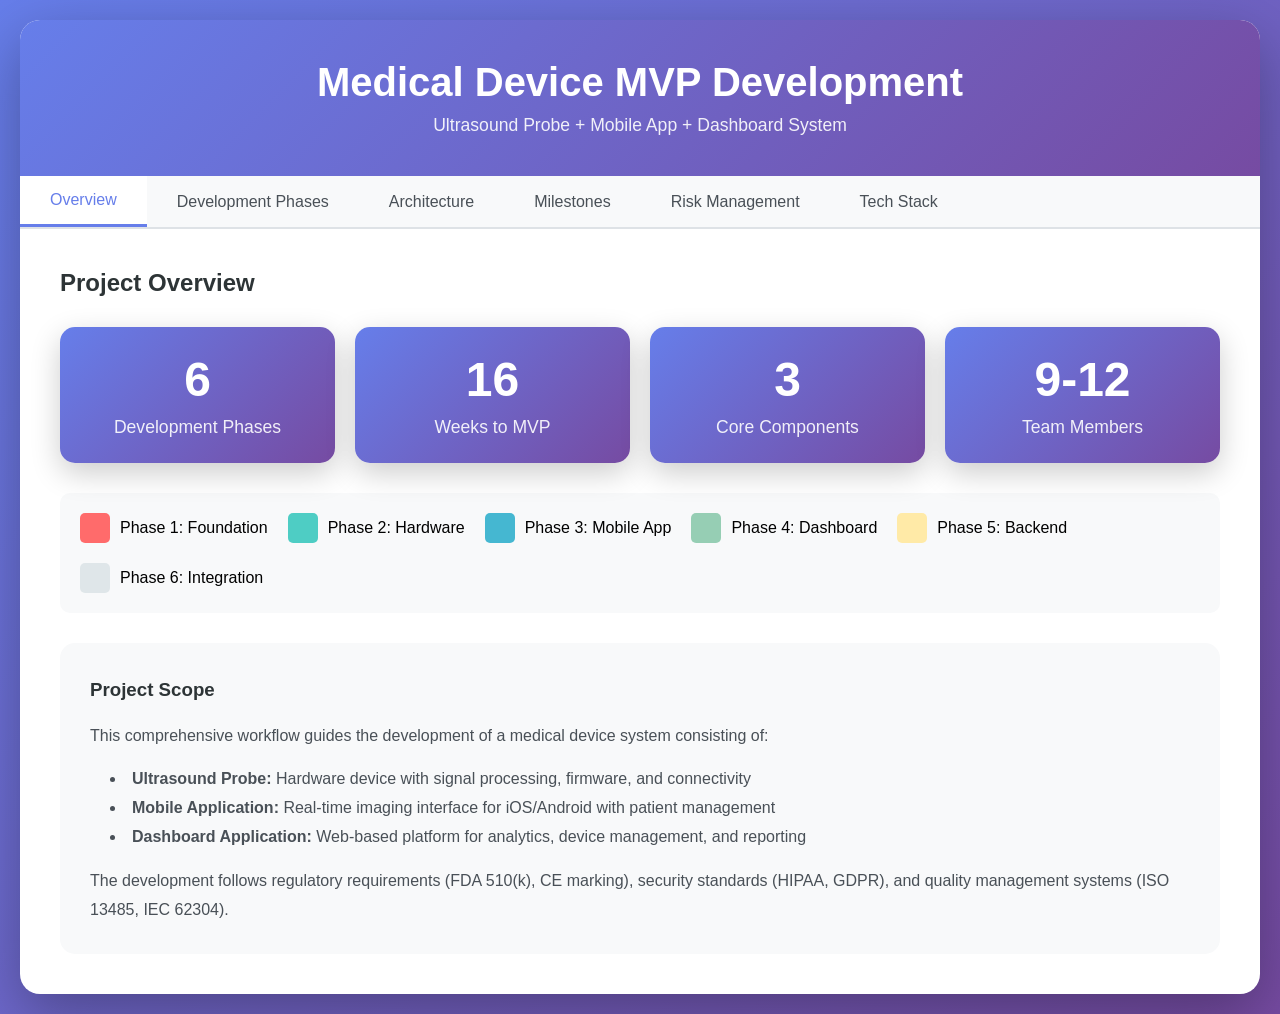
==== workflow-visualization.html @ e18bafdd "Add medical device MVP workflow documentation and diagrams Created comprehensive workflow documentat" ====
<!DOCTYPE html>
<html lang="en">
<head>
    <meta charset="UTF-8">
    <meta name="viewport" content="width=device-width, initial-scale=1.0">
    <title>Medical Device MVP Workflow - Interactive Visualization</title>
    <style>
        * {
            margin: 0;
            padding: 0;
            box-sizing: border-box;
        }

        body {
            font-family: -apple-system, BlinkMacSystemFont, 'Segoe UI', Roboto, Oxygen, Ubuntu, Cantarell, sans-serif;
            background: linear-gradient(135deg, #667eea 0%, #764ba2 100%);
            min-height: 100vh;
            padding: 20px;
        }

        .container {
            max-width: 1400px;
            margin: 0 auto;
            background: white;
            border-radius: 20px;
            box-shadow: 0 20px 60px rgba(0,0,0,0.3);
            overflow: hidden;
        }

        header {
            background: linear-gradient(135deg, #667eea 0%, #764ba2 100%);
            color: white;
            padding: 40px;
            text-align: center;
        }

        header h1 {
            font-size: 2.5em;
            margin-bottom: 10px;
        }

        header p {
            font-size: 1.1em;
            opacity: 0.9;
        }

        .tabs {
            display: flex;
            background: #f8f9fa;
            border-bottom: 2px solid #dee2e6;
            overflow-x: auto;
        }

        .tab {
            padding: 15px 30px;
            cursor: pointer;
            border: none;
            background: transparent;
            font-size: 16px;
            font-weight: 500;
            color: #495057;
            transition: all 0.3s;
            white-space: nowrap;
        }

        .tab:hover {
            background: #e9ecef;
        }

        .tab.active {
            background: white;
            color: #667eea;
            border-bottom: 3px solid #667eea;
        }

        .content {
            padding: 40px;
        }

        .tab-content {
            display: none;
        }

        .tab-content.active {
            display: block;
            animation: fadeIn 0.5s;
        }

        @keyframes fadeIn {
            from { opacity: 0; transform: translateY(10px); }
            to { opacity: 1; transform: translateY(0); }
        }

        .timeline {
            position: relative;
            padding: 20px 0;
        }

        .phase {
            position: relative;
            margin-bottom: 40px;
            padding: 25px;
            background: linear-gradient(135deg, #f6f8fb 0%, #ffffff 100%);
            border-radius: 15px;
            border-left: 5px solid;
            transition: all 0.3s;
            cursor: pointer;
        }

        .phase:hover {
            transform: translateX(10px);
            box-shadow: 0 10px 30px rgba(0,0,0,0.1);
        }

        .phase-1 { border-color: #ff6b6b; }
        .phase-2 { border-color: #4ecdc4; }
        .phase-3 { border-color: #45b7d1; }
        .phase-4 { border-color: #96ceb4; }
        .phase-5 { border-color: #ffeaa7; }
        .phase-6 { border-color: #dfe6e9; }

        .phase-header {
            display: flex;
            justify-content: space-between;
            align-items: center;
            margin-bottom: 15px;
        }

        .phase-title {
            font-size: 1.5em;
            font-weight: 600;
            color: #2d3436;
        }

        .phase-duration {
            background: #667eea;
            color: white;
            padding: 5px 15px;
            border-radius: 20px;
            font-size: 0.9em;
        }

        .phase-description {
            color: #636e72;
            line-height: 1.6;
            margin-bottom: 15px;
        }

        .phase-items {
            display: grid;
            grid-template-columns: repeat(auto-fit, minmax(250px, 1fr));
            gap: 10px;
        }

        .phase-item {
            background: white;
            padding: 12px;
            border-radius: 8px;
            font-size: 0.95em;
            color: #495057;
            border: 1px solid #e9ecef;
        }

        .phase-item::before {
            content: "✓";
            display: inline-block;
            width: 20px;
            height: 20px;
            background: #10ac84;
            color: white;
            border-radius: 50%;
            text-align: center;
            line-height: 20px;
            margin-right: 10px;
            font-size: 12px;
        }

        .architecture {
            display: grid;
            grid-template-columns: repeat(auto-fit, minmax(300px, 1fr));
            gap: 30px;
        }

        .component {
            background: linear-gradient(135deg, #667eea 0%, #764ba2 100%);
            color: white;
            padding: 30px;
            border-radius: 15px;
            box-shadow: 0 10px 30px rgba(0,0,0,0.2);
            transition: all 0.3s;
        }

        .component:hover {
            transform: translateY(-10px);
            box-shadow: 0 15px 40px rgba(0,0,0,0.3);
        }

        .component-title {
            font-size: 1.5em;
            margin-bottom: 15px;
            font-weight: 600;
        }

        .component-features {
            list-style: none;
        }

        .component-features li {
            padding: 8px 0;
            border-bottom: 1px solid rgba(255,255,255,0.2);
        }

        .component-features li:last-child {
            border-bottom: none;
        }

        .milestones {
            position: relative;
            padding-left: 40px;
        }

        .milestones::before {
            content: "";
            position: absolute;
            left: 15px;
            top: 0;
            bottom: 0;
            width: 3px;
            background: linear-gradient(180deg, #667eea 0%, #764ba2 100%);
        }

        .milestone {
            position: relative;
            margin-bottom: 30px;
            padding: 20px;
            background: white;
            border-radius: 10px;
            box-shadow: 0 5px 15px rgba(0,0,0,0.08);
        }

        .milestone::before {
            content: "";
            position: absolute;
            left: -29px;
            top: 25px;
            width: 15px;
            height: 15px;
            background: #667eea;
            border: 3px solid white;
            border-radius: 50%;
            box-shadow: 0 0 0 3px #667eea;
        }

        .milestone-title {
            font-size: 1.3em;
            color: #2d3436;
            margin-bottom: 10px;
            font-weight: 600;
        }

        .milestone-items {
            color: #636e72;
            line-height: 1.8;
        }

        .risk-matrix {
            display: grid;
            grid-template-columns: repeat(auto-fit, minmax(280px, 1fr));
            gap: 20px;
        }

        .risk-card {
            padding: 25px;
            border-radius: 15px;
            box-shadow: 0 5px 15px rgba(0,0,0,0.08);
            transition: all 0.3s;
        }

        .risk-card:hover {
            transform: translateY(-5px);
            box-shadow: 0 10px 25px rgba(0,0,0,0.15);
        }

        .risk-high { background: linear-gradient(135deg, #ff6b6b 0%, #ee5a6f 100%); color: white; }
        .risk-medium { background: linear-gradient(135deg, #ffeaa7 0%, #fdcb6e 100%); color: #2d3436; }
        .risk-low { background: linear-gradient(135deg, #55efc4 0%, #00b894 100%); color: white; }

        .risk-title {
            font-size: 1.2em;
            font-weight: 600;
            margin-bottom: 15px;
        }

        .risk-description {
            line-height: 1.6;
            opacity: 0.95;
        }

        .tech-stack {
            display: grid;
            grid-template-columns: repeat(auto-fit, minmax(250px, 1fr));
            gap: 20px;
        }

        .tech-category {
            background: white;
            padding: 25px;
            border-radius: 15px;
            box-shadow: 0 5px 15px rgba(0,0,0,0.08);
        }

        .tech-category-title {
            font-size: 1.2em;
            font-weight: 600;
            color: #667eea;
            margin-bottom: 15px;
            padding-bottom: 10px;
            border-bottom: 2px solid #667eea;
        }

        .tech-list {
            list-style: none;
        }

        .tech-list li {
            padding: 8px 0;
            color: #495057;
            display: flex;
            align-items: center;
        }

        .tech-list li::before {
            content: "→";
            color: #667eea;
            font-weight: bold;
            margin-right: 10px;
        }

        .legend {
            display: flex;
            flex-wrap: wrap;
            gap: 20px;
            margin-bottom: 30px;
            padding: 20px;
            background: #f8f9fa;
            border-radius: 10px;
        }

        .legend-item {
            display: flex;
            align-items: center;
            gap: 10px;
        }

        .legend-color {
            width: 30px;
            height: 30px;
            border-radius: 5px;
        }

        .stats {
            display: grid;
            grid-template-columns: repeat(auto-fit, minmax(200px, 1fr));
            gap: 20px;
            margin-bottom: 30px;
        }

        .stat-card {
            background: linear-gradient(135deg, #667eea 0%, #764ba2 100%);
            color: white;
            padding: 25px;
            border-radius: 15px;
            text-align: center;
            box-shadow: 0 10px 30px rgba(0,0,0,0.2);
        }

        .stat-number {
            font-size: 3em;
            font-weight: 700;
            margin-bottom: 10px;
        }

        .stat-label {
            font-size: 1.1em;
            opacity: 0.9;
        }

        @media (max-width: 768px) {
            header h1 {
                font-size: 1.8em;
            }

            .content {
                padding: 20px;
            }

            .phase {
                padding: 15px;
            }

            .architecture {
                grid-template-columns: 1fr;
            }
        }
    </style>
</head>
<body>
    <div class="container">
        <header>
            <h1>Medical Device MVP Development</h1>
            <p>Ultrasound Probe + Mobile App + Dashboard System</p>
        </header>

        <div class="tabs">
            <button class="tab active" onclick="showTab('overview')">Overview</button>
            <button class="tab" onclick="showTab('phases')">Development Phases</button>
            <button class="tab" onclick="showTab('architecture')">Architecture</button>
            <button class="tab" onclick="showTab('milestones')">Milestones</button>
            <button class="tab" onclick="showTab('risks')">Risk Management</button>
            <button class="tab" onclick="showTab('tech')">Tech Stack</button>
        </div>

        <div class="content">
            <!-- Overview Tab -->
            <div id="overview" class="tab-content active">
                <h2 style="margin-bottom: 30px; color: #2d3436;">Project Overview</h2>

                <div class="stats">
                    <div class="stat-card">
                        <div class="stat-number">6</div>
                        <div class="stat-label">Development Phases</div>
                    </div>
                    <div class="stat-card">
                        <div class="stat-number">16</div>
                        <div class="stat-label">Weeks to MVP</div>
                    </div>
                    <div class="stat-card">
                        <div class="stat-number">3</div>
                        <div class="stat-label">Core Components</div>
                    </div>
                    <div class="stat-card">
                        <div class="stat-number">9-12</div>
                        <div class="stat-label">Team Members</div>
                    </div>
                </div>

                <div class="legend">
                    <div class="legend-item">
                        <div class="legend-color" style="background: #ff6b6b;"></div>
                        <span>Phase 1: Foundation</span>
                    </div>
                    <div class="legend-item">
                        <div class="legend-color" style="background: #4ecdc4;"></div>
                        <span>Phase 2: Hardware</span>
                    </div>
                    <div class="legend-item">
                        <div class="legend-color" style="background: #45b7d1;"></div>
                        <span>Phase 3: Mobile App</span>
                    </div>
                    <div class="legend-item">
                        <div class="legend-color" style="background: #96ceb4;"></div>
                        <span>Phase 4: Dashboard</span>
                    </div>
                    <div class="legend-item">
                        <div class="legend-color" style="background: #ffeaa7;"></div>
                        <span>Phase 5: Backend</span>
                    </div>
                    <div class="legend-item">
                        <div class="legend-color" style="background: #dfe6e9;"></div>
                        <span>Phase 6: Integration</span>
                    </div>
                </div>

                <div style="background: #f8f9fa; padding: 30px; border-radius: 15px; line-height: 1.8; color: #495057;">
                    <h3 style="color: #2d3436; margin-bottom: 15px;">Project Scope</h3>
                    <p style="margin-bottom: 15px;">
                        This comprehensive workflow guides the development of a medical device system consisting of:
                    </p>
                    <ul style="list-style-position: inside; margin-left: 20px;">
                        <li><strong>Ultrasound Probe:</strong> Hardware device with signal processing, firmware, and connectivity</li>
                        <li><strong>Mobile Application:</strong> Real-time imaging interface for iOS/Android with patient management</li>
                        <li><strong>Dashboard Application:</strong> Web-based platform for analytics, device management, and reporting</li>
                    </ul>
                    <p style="margin-top: 15px;">
                        The development follows regulatory requirements (FDA 510(k), CE marking), security standards (HIPAA, GDPR),
                        and quality management systems (ISO 13485, IEC 62304).
                    </p>
                </div>
            </div>

            <!-- Phases Tab -->
            <div id="phases" class="tab-content">
                <h2 style="margin-bottom: 30px; color: #2d3436;">Development Phases</h2>

                <div class="timeline">
                    <div class="phase phase-1">
                        <div class="phase-header">
                            <div class="phase-title">Phase 1: Foundation & Planning</div>
                            <div class="phase-duration">Weeks 1-3</div>
                        </div>
                        <div class="phase-description">
                            Establish regulatory strategy, define requirements, create risk management plan, and design system architecture.
                        </div>
                        <div class="phase-items">
                            <div class="phase-item">Regulatory strategy development</div>
                            <div class="phase-item">Requirements definition</div>
                            <div class="phase-item">Risk management planning</div>
                            <div class="phase-item">Architecture design</div>
                            <div class="phase-item">Compliance planning</div>
                            <div class="phase-item">Technology stack selection</div>
                        </div>
                    </div>

                    <div class="phase phase-2">
                        <div class="phase-header">
                            <div class="phase-title">Phase 2: Hardware Development</div>
                            <div class="phase-duration">Weeks 4-12</div>
                        </div>
                        <div class="phase-description">
                            Design and build ultrasound probe including electronics, firmware, mechanical design, and initial testing.
                        </div>
                        <div class="phase-items">
                            <div class="phase-item">Proof of concept prototype</div>
                            <div class="phase-item">Electronic design & PCB layout</div>
                            <div class="phase-item">Firmware development</div>
                            <div class="phase-item">Signal processing implementation</div>
                            <div class="phase-item">Mechanical design & enclosure</div>
                            <div class="phase-item">Electrical safety testing</div>
                        </div>
                    </div>

                    <div class="phase phase-3">
                        <div class="phase-header">
                            <div class="phase-title">Phase 3: Mobile Application</div>
                            <div class="phase-duration">Weeks 4-10</div>
                        </div>
                        <div class="phase-description">
                            Build cross-platform mobile app with real-time imaging, patient management, and measurement tools.
                        </div>
                        <div class="phase-items">
                            <div class="phase-item">Project setup & CI/CD</div>
                            <div class="phase-item">Real-time image display</div>
                            <div class="phase-item">Device pairing & connectivity</div>
                            <div class="phase-item">Patient management system</div>
                            <div class="phase-item">Measurement tools & annotations</div>
                            <div class="phase-item">Security & encryption</div>
                        </div>
                    </div>

                    <div class="phase phase-4">
                        <div class="phase-header">
                            <div class="phase-title">Phase 4: Dashboard Application</div>
                            <div class="phase-duration">Weeks 6-12</div>
                        </div>
                        <div class="phase-description">
                            Create web-based dashboard for device management, analytics, reporting, and administrative functions.
                        </div>
                        <div class="phase-items">
                            <div class="phase-item">User & organization management</div>
                            <div class="phase-item">Device registration & monitoring</div>
                            <div class="phase-item">Image viewer with advanced tools</div>
                            <div class="phase-item">Analytics & reporting</div>
                            <div class="phase-item">RBAC implementation</div>
                            <div class="phase-item">EHR/PACS integration</div>
                        </div>
                    </div>

                    <div class="phase phase-5">
                        <div class="phase-header">
                            <div class="phase-title">Phase 5: Backend & Infrastructure</div>
                            <div class="phase-duration">Weeks 4-10</div>
                        </div>
                        <div class="phase-description">
                            Build robust backend API, implement security measures, ensure compliance, and setup cloud infrastructure.
                        </div>
                        <div class="phase-items">
                            <div class="phase-item">RESTful API development</div>
                            <div class="phase-item">Database schema design</div>
                            <div class="phase-item">Authentication & authorization</div>
                            <div class="phase-item">HIPAA compliance setup</div>
                            <div class="phase-item">Cloud infrastructure (AWS/Azure)</div>
                            <div class="phase-item">Monitoring & logging</div>
                        </div>
                    </div>

                    <div class="phase phase-6">
                        <div class="phase-header">
                            <div class="phase-title">Phase 6: Integration & Validation</div>
                            <div class="phase-duration">Weeks 13-16</div>
                        </div>
                        <div class="phase-description">
                            Integrate all components, conduct clinical validation, perform regulatory testing, and complete documentation.
                        </div>
                        <div class="phase-items">
                            <div class="phase-item">System integration testing</div>
                            <div class="phase-item">Clinical validation studies</div>
                            <div class="phase-item">Regulatory testing (IEC 60601)</div>
                            <div class="phase-item">Security audit & penetration testing</div>
                            <div class="phase-item">Design History File completion</div>
                            <div class="phase-item">Regulatory submission prep</div>
                        </div>
                    </div>
                </div>
            </div>

            <!-- Architecture Tab -->
            <div id="architecture" class="tab-content">
                <h2 style="margin-bottom: 30px; color: #2d3436;">System Architecture</h2>

                <div class="architecture">
                    <div class="component" style="background: linear-gradient(135deg, #4ecdc4 0%, #44a08d 100%);">
                        <div class="component-title">Ultrasound Probe</div>
                        <ul class="component-features">
                            <li>Ultrasound transducer array</li>
                            <li>Signal amplification & processing</li>
                            <li>FPGA/DSP for real-time imaging</li>
                            <li>ARM Cortex-M7 processor</li>
                            <li>USB-C / Bluetooth 5.0</li>
                            <li>Firmware (embedded C/C++)</li>
                            <li>Power management system</li>
                        </ul>
                    </div>

                    <div class="component" style="background: linear-gradient(135deg, #45b7d1 0%, #4099d1 100%);">
                        <div class="component-title">Mobile Application</div>
                        <ul class="component-features">
                            <li>React Native / Flutter</li>
                            <li>Real-time image rendering</li>
                            <li>WebRTC for streaming</li>
                            <li>SQLite + Realm local storage</li>
                            <li>Biometric authentication</li>
                            <li>End-to-end encryption</li>
                            <li>Offline-first architecture</li>
                        </ul>
                    </div>

                    <div class="component" style="background: linear-gradient(135deg, #96ceb4 0%, #77b89f 100%);">
                        <div class="component-title">Dashboard Web App</div>
                        <ul class="component-features">
                            <li>React / Vue.js + TypeScript</li>
                            <li>Advanced image viewer</li>
                            <li>Analytics & reporting</li>
                            <li>Device management console</li>
                            <li>Role-based access control</li>
                            <li>WebSocket real-time updates</li>
                            <li>Responsive design</li>
                        </ul>
                    </div>

                    <div class="component" style="background: linear-gradient(135deg, #ffeaa7 0%, #fdcb6e 100%); color: #2d3436;">
                        <div class="component-title">Backend Services</div>
                        <ul class="component-features">
                            <li>Node.js / Python FastAPI</li>
                            <li>PostgreSQL + Redis</li>
                            <li>RESTful API + GraphQL</li>
                            <li>JWT authentication</li>
                            <li>AWS S3 / Azure Blob storage</li>
                            <li>Message queue (RabbitMQ)</li>
                            <li>Microservices architecture</li>
                        </ul>
                    </div>

                    <div class="component" style="background: linear-gradient(135deg, #a29bfe 0%, #6c5ce7 100%);">
                        <div class="component-title">Cloud Infrastructure</div>
                        <ul class="component-features">
                            <li>AWS / Azure / GCP</li>
                            <li>Docker + Kubernetes</li>
                            <li>CloudFront / CDN</li>
                            <li>Load balancing</li>
                            <li>Auto-scaling</li>
                            <li>Monitoring (Datadog)</li>
                            <li>CI/CD pipelines</li>
                        </ul>
                    </div>

                    <div class="component" style="background: linear-gradient(135deg, #fd79a8 0%, #e84393 100%);">
                        <div class="component-title">Security & Compliance</div>
                        <ul class="component-features">
                            <li>HIPAA compliance</li>
                            <li>GDPR compliance</li>
                            <li>AES-256 encryption</li>
                            <li>TLS 1.3</li>
                            <li>Penetration testing</li>
                            <li>Audit logging</li>
                            <li>ISO 27001 standards</li>
                        </ul>
                    </div>
                </div>
            </div>

            <!-- Milestones Tab -->
            <div id="milestones" class="tab-content">
                <h2 style="margin-bottom: 30px; color: #2d3436;">Key Milestones</h2>

                <div class="milestones">
                    <div class="milestone">
                        <div class="milestone-title">M1: Requirements & Design Complete</div>
                        <div class="milestone-items">
                            ✓ Regulatory strategy documented<br>
                            ✓ Technical specifications finalized<br>
                            ✓ Architecture approved<br>
                            ✓ Risk management plan initiated
                        </div>
                    </div>

                    <div class="milestone">
                        <div class="milestone-title">M2: Proof of Concept</div>
                        <div class="milestone-items">
                            ✓ Hardware prototype demonstrates imaging<br>
                            ✓ Mobile app displays simulated images<br>
                            ✓ Backend API functional<br>
                            ✓ System integration validated
                        </div>
                    </div>

                    <div class="milestone">
                        <div class="milestone-title">M3: Alpha Release</div>
                        <div class="milestone-items">
                            ✓ Hardware alpha units produced<br>
                            ✓ Mobile app with core features<br>
                            ✓ Dashboard with basic functionality<br>
                            ✓ Internal testing begins
                        </div>
                    </div>

                    <div class="milestone">
                        <div class="milestone-title">M4: Beta Release</div>
                        <div class="milestone-items">
                            ✓ Hardware refinements complete<br>
                            ✓ Full feature set implemented<br>
                            ✓ Clinical validation begins<br>
                            ✓ Security audit passed
                        </div>
                    </div>

                    <div class="milestone">
                        <div class="milestone-title">M5: Regulatory Submission</div>
                        <div class="milestone-items">
                            ✓ All documentation complete<br>
                            ✓ Testing validated<br>
                            ✓ Submission package ready<br>
                            ✓ FDA 510(k) or CE marking submitted
                        </div>
                    </div>

                    <div class="milestone">
                        <div class="milestone-title">M6: MVP Launch</div>
                        <div class="milestone-items">
                            ✓ Regulatory clearance obtained<br>
                            ✓ Pilot program launched<br>
                            ✓ User training completed<br>
                            ✓ Support infrastructure ready
                        </div>
                    </div>
                </div>
            </div>

            <!-- Risks Tab -->
            <div id="risks" class="tab-content">
                <h2 style="margin-bottom: 30px; color: #2d3436;">Risk Management</h2>

                <div class="risk-matrix">
                    <div class="risk-card risk-high">
                        <div class="risk-title">Hardware Failure</div>
                        <div class="risk-description">
                            <strong>Impact:</strong> Critical<br>
                            <strong>Probability:</strong> Medium<br>
                            <strong>Mitigation:</strong> Redundant prototyping, extensive testing, quality components, design reviews
                        </div>
                    </div>

                    <div class="risk-card risk-high">
                        <div class="risk-title">Regulatory Delays</div>
                        <div class="risk-description">
                            <strong>Impact:</strong> High<br>
                            <strong>Probability:</strong> Medium<br>
                            <strong>Mitigation:</strong> Early regulatory consultation, experienced consultants, robust documentation
                        </div>
                    </div>

                    <div class="risk-card risk-high">
                        <div class="risk-title">Data Security Breach</div>
                        <div class="risk-description">
                            <strong>Impact:</strong> Critical<br>
                            <strong>Probability:</strong> Low<br>
                            <strong>Mitigation:</strong> End-to-end encryption, penetration testing, regular audits, compliance standards
                        </div>
                    </div>

                    <div class="risk-card risk-medium">
                        <div class="risk-title">Integration Issues</div>
                        <div class="risk-description">
                            <strong>Impact:</strong> Medium<br>
                            <strong>Probability:</strong> Medium<br>
                            <strong>Mitigation:</strong> Early integration testing, clear APIs, continuous integration, agile methodology
                        </div>
                    </div>

                    <div class="risk-card risk-medium">
                        <div class="risk-title">Scope Creep</div>
                        <div class="risk-description">
                            <strong>Impact:</strong> Medium<br>
                            <strong>Probability:</strong> High<br>
                            <strong>Mitigation:</strong> Strict MVP definition, regular scope reviews, change control process
                        </div>
                    </div>

                    <div class="risk-card risk-medium">
                        <div class="risk-title">Performance Issues</div>
                        <div class="risk-description">
                            <strong>Impact:</strong> Medium<br>
                            <strong>Probability:</strong> Medium<br>
                            <strong>Mitigation:</strong> Load testing, optimization sprints, scalable architecture, performance monitoring
                        </div>
                    </div>

                    <div class="risk-card risk-low">
                        <div class="risk-title">Team Turnover</div>
                        <div class="risk-description">
                            <strong>Impact:</strong> Medium<br>
                            <strong>Probability:</strong> Low<br>
                            <strong>Mitigation:</strong> Comprehensive documentation, knowledge sharing, pair programming, competitive compensation
                        </div>
                    </div>

                    <div class="risk-card risk-low">
                        <div class="risk-title">Third-Party Dependencies</div>
                        <div class="risk-description">
                            <strong>Impact:</strong> Low<br>
                            <strong>Probability:</strong> Medium<br>
                            <strong>Mitigation:</strong> Vendor due diligence, alternative suppliers, open-source options, version pinning
                        </div>
                    </div>
                </div>
            </div>

            <!-- Tech Stack Tab -->
            <div id="tech" class="tab-content">
                <h2 style="margin-bottom: 30px; color: #2d3436;">Technology Stack</h2>

                <div class="tech-stack">
                    <div class="tech-category">
                        <div class="tech-category-title">Hardware</div>
                        <ul class="tech-list">
                            <li>ARM Cortex-M7 Processor</li>
                            <li>FPGA for Signal Processing</li>
                            <li>USB-C Connectivity</li>
                            <li>Bluetooth 5.0</li>
                            <li>Lithium-Ion Battery</li>
                        </ul>
                    </div>

                    <div class="tech-category">
                        <div class="tech-category-title">Firmware</div>
                        <ul class="tech-list">
                            <li>Embedded C/C++</li>
                            <li>FreeRTOS</li>
                            <li>ARM Mbed</li>
                            <li>Custom DSP Algorithms</li>
                        </ul>
                    </div>

                    <div class="tech-category">
                        <div class="tech-category-title">Mobile</div>
                        <ul class="tech-list">
                            <li>React Native / Flutter</li>
                            <li>TypeScript / Dart</li>
                            <li>Redux / MobX / Riverpod</li>
                            <li>SQLite + Realm</li>
                            <li>WebRTC</li>
                            <li>Native Modules (Bluetooth)</li>
                        </ul>
                    </div>

                    <div class="tech-category">
                        <div class="tech-category-title">Frontend</div>
                        <ul class="tech-list">
                            <li>React / Vue.js</li>
                            <li>TypeScript</li>
                            <li>Redux Toolkit</li>
                            <li>Material-UI / Ant Design</li>
                            <li>Chart.js / D3.js</li>
                            <li>WebSocket Client</li>
                        </ul>
                    </div>

                    <div class="tech-category">
                        <div class="tech-category-title">Backend</div>
                        <ul class="tech-list">
                            <li>Node.js (Express/NestJS)</li>
                            <li>Python (FastAPI)</li>
                            <li>TypeScript</li>
                            <li>GraphQL / REST</li>
                            <li>WebSocket (Socket.io)</li>
                            <li>RabbitMQ / Redis Queue</li>
                        </ul>
                    </div>

                    <div class="tech-category">
                        <div class="tech-category-title">Database</div>
                        <ul class="tech-list">
                            <li>PostgreSQL</li>
                            <li>Redis (Caching)</li>
                            <li>Amazon S3 / Azure Blob</li>
                            <li>Elasticsearch (Search)</li>
                        </ul>
                    </div>

                    <div class="tech-category">
                        <div class="tech-category-title">Infrastructure</div>
                        <ul class="tech-list">
                            <li>AWS / Azure / GCP</li>
                            <li>Docker</li>
                            <li>Kubernetes</li>
                            <li>Terraform</li>
                            <li>GitHub Actions / GitLab CI</li>
                            <li>CloudFront CDN</li>
                        </ul>
                    </div>

                    <div class="tech-category">
                        <div class="tech-category-title">Security</div>
                        <ul class="tech-list">
                            <li>Auth0 / AWS Cognito</li>
                            <li>AES-256 Encryption</li>
                            <li>TLS 1.3</li>
                            <li>OAuth 2.0 / JWT</li>
                            <li>Vault (Secrets)</li>
                            <li>OWASP ZAP</li>
                        </ul>
                    </div>

                    <div class="tech-category">
                        <div class="tech-category-title">Monitoring</div>
                        <ul class="tech-list">
                            <li>Datadog / New Relic</li>
                            <li>Sentry (Error Tracking)</li>
                            <li>ELK Stack (Logging)</li>
                            <li>Grafana / Prometheus</li>
                            <li>CloudWatch</li>
                        </ul>
                    </div>

                    <div class="tech-category">
                        <div class="tech-category-title">Testing</div>
                        <ul class="tech-list">
                            <li>Jest / Mocha</li>
                            <li>Cypress / Playwright</li>
                            <li>Detox (Mobile E2E)</li>
                            <li>k6 (Load Testing)</li>
                            <li>SonarQube</li>
                        </ul>
                    </div>
                </div>
            </div>
        </div>
    </div>

    <script>
        function showTab(tabName) {
            // Hide all tab contents
            const contents = document.querySelectorAll('.tab-content');
            contents.forEach(content => content.classList.remove('active'));

            // Remove active class from all tabs
            const tabs = document.querySelectorAll('.tab');
            tabs.forEach(tab => tab.classList.remove('active'));

            // Show selected tab content
            document.getElementById(tabName).classList.add('active');

            // Add active class to clicked tab
            event.target.classList.add('active');
        }
    </script>
</body>
</html>
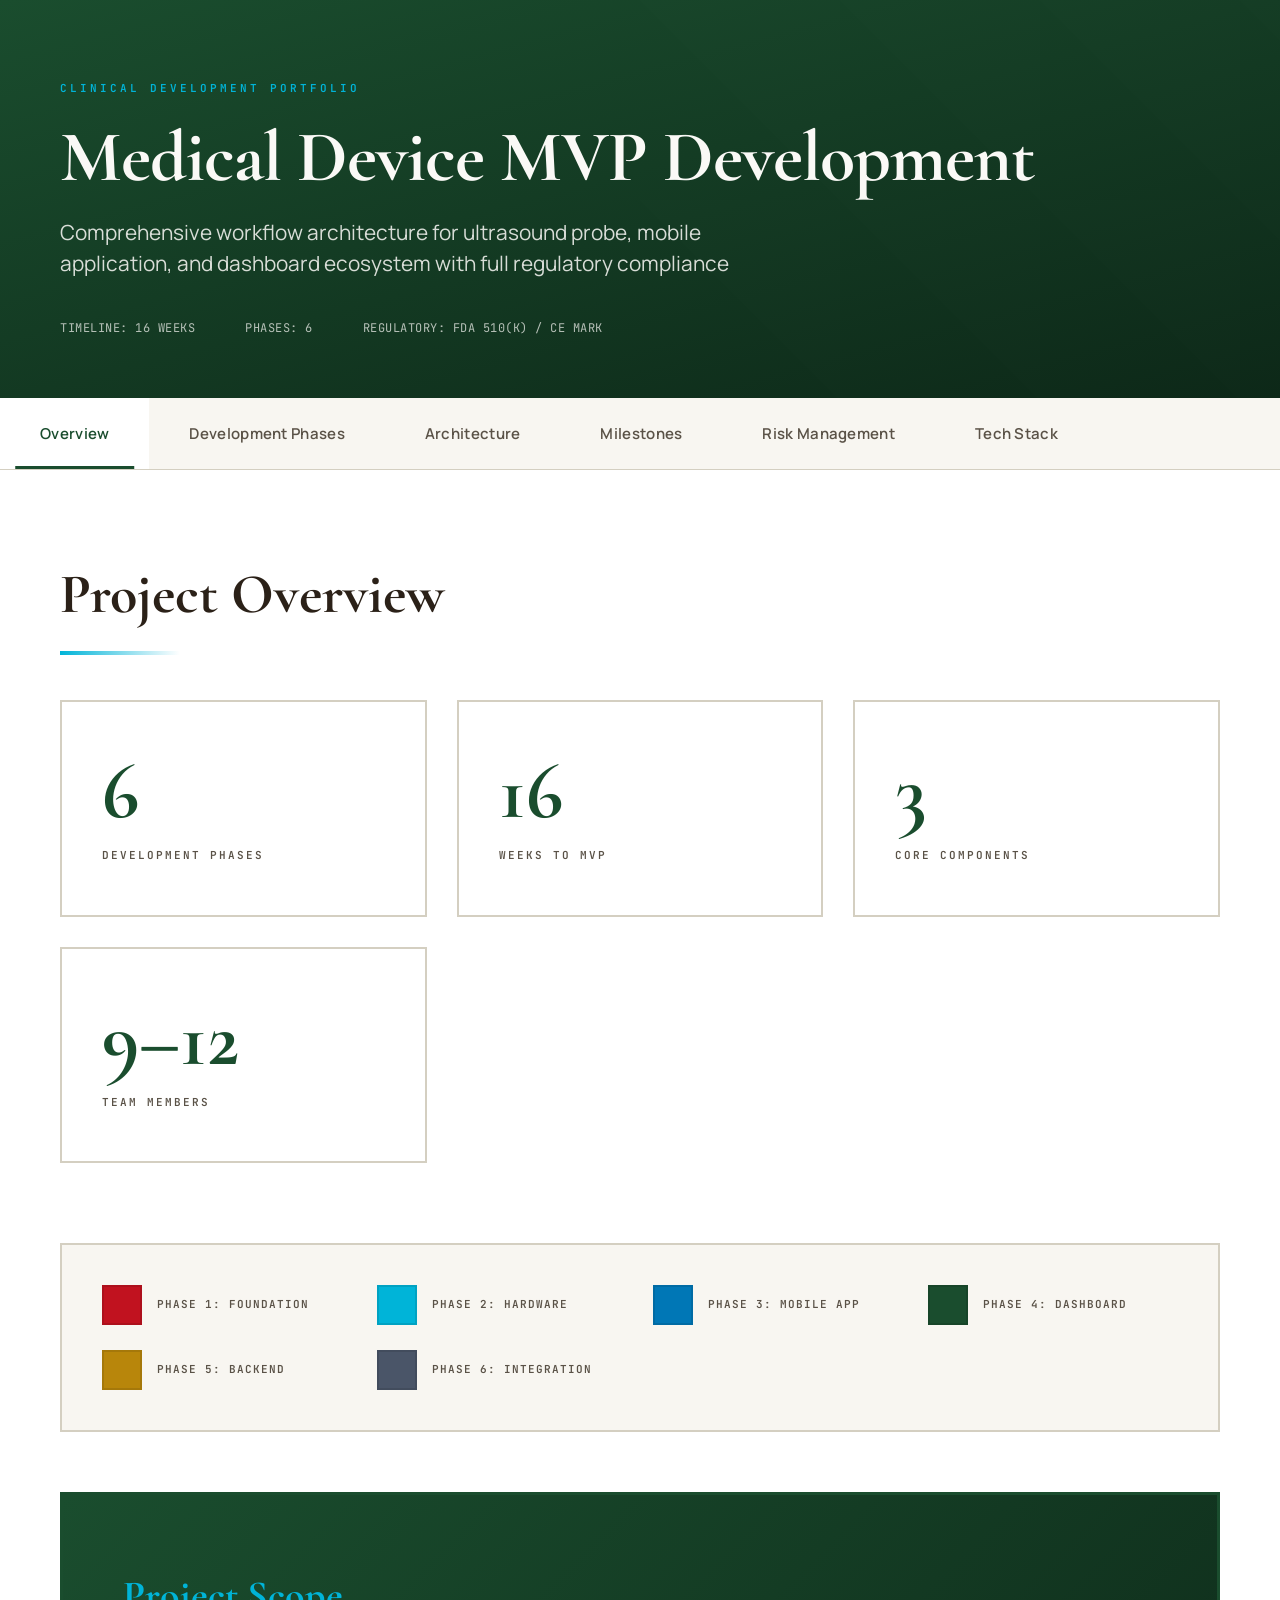
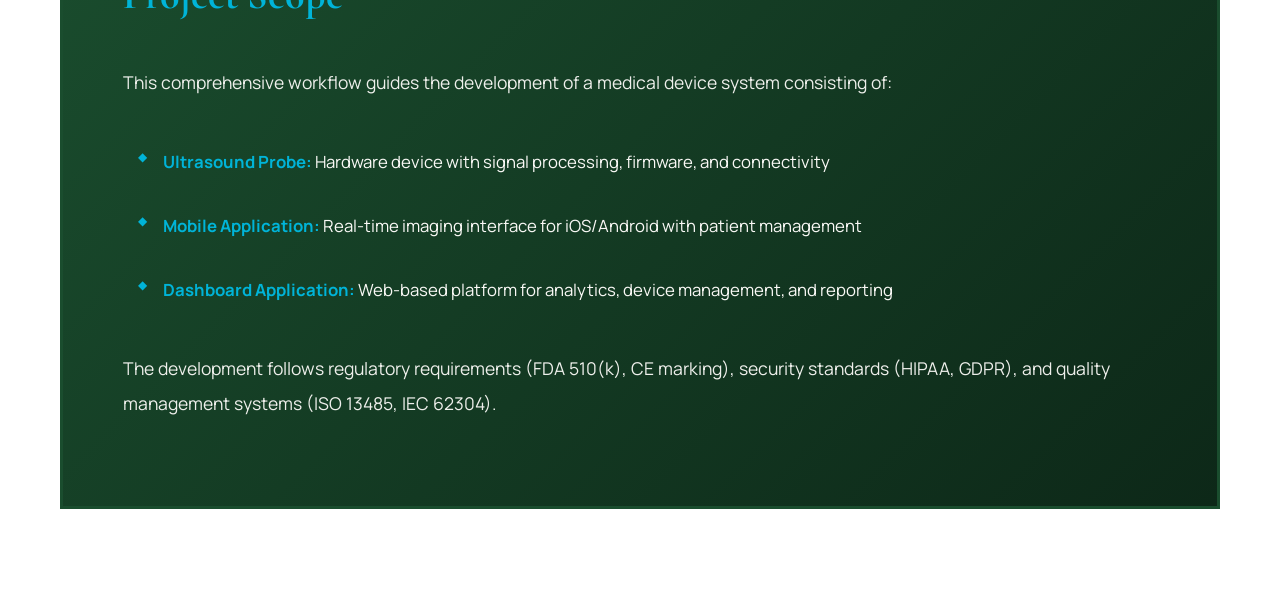
==== commit cb8ab7b6: "Improve workflow visualization with refined medical-editorial design - Replace generic purple gradie" ====
--- a/workflow-visualization.html
+++ b/workflow-visualization.html
@@ -4,7 +4,34 @@
     <meta charset="UTF-8">
     <meta name="viewport" content="width=device-width, initial-scale=1.0">
     <title>Medical Device MVP Workflow - Interactive Visualization</title>
+    <link rel="preconnect" href="https://fonts.googleapis.com">
+    <link rel="preconnect" href="https://fonts.gstatic.com" crossorigin>
+    <link href="https://fonts.googleapis.com/css2?family=Cormorant+Garamond:wght@400;600;700&family=JetBrains+Mono:wght@400;600&family=Manrope:wght@400;500;600;700&display=swap" rel="stylesheet">
     <style>
+        :root {
+            --color-medical-primary: #1a4d2e;
+            --color-medical-accent: #00b4d8;
+            --color-clinical-red: #c1121f;
+            --color-bg-cream: #faf9f6;
+            --color-bg-light: #f8f6f1;
+            --color-border: #d4cfc1;
+            --color-text-primary: #2b2118;
+            --color-text-secondary: #5a5247;
+            --color-gold: #b8860b;
+            --color-slate: #4a5568;
+
+            --phase-1: #c1121f;
+            --phase-2: #00b4d8;
+            --phase-3: #0077b6;
+            --phase-4: #1a4d2e;
+            --phase-5: #b8860b;
+            --phase-6: #4a5568;
+
+            --font-display: 'Cormorant Garamond', serif;
+            --font-body: 'Manrope', sans-serif;
+            --font-mono: 'JetBrains Mono', monospace;
+        }
+
         * {
             margin: 0;
             padding: 0;
@@ -12,310 +39,627 @@
         }
 
         body {
-            font-family: -apple-system, BlinkMacSystemFont, 'Segoe UI', Roboto, Oxygen, Ubuntu, Cantarell, sans-serif;
-            background: linear-gradient(135deg, #667eea 0%, #764ba2 100%);
-            min-height: 100vh;
-            padding: 20px;
+            font-family: var(--font-body);
+            background: var(--color-bg-cream);
+            color: var(--color-text-primary);
+            line-height: 1.6;
+            overflow-x: hidden;
+        }
+
+        /* Decorative background pattern */
+        body::before {
+            content: '';
+            position: fixed;
+            top: 0;
+            left: 0;
+            right: 0;
+            bottom: 0;
+            background-image:
+                repeating-linear-gradient(0deg, transparent, transparent 2px, rgba(218, 212, 200, 0.15) 2px, rgba(218, 212, 200, 0.15) 4px),
+                repeating-linear-gradient(90deg, transparent, transparent 2px, rgba(218, 212, 200, 0.15) 2px, rgba(218, 212, 200, 0.15) 4px);
+            background-size: 40px 40px;
+            pointer-events: none;
+            opacity: 0.4;
+            z-index: 0;
         }
 
         .container {
-            max-width: 1400px;
+            position: relative;
+            z-index: 1;
+            max-width: 1600px;
             margin: 0 auto;
             background: white;
-            border-radius: 20px;
-            box-shadow: 0 20px 60px rgba(0,0,0,0.3);
+            box-shadow: 0 0 100px rgba(0, 0, 0, 0.08);
+        }
+
+        /* Masthead Design */
+        header {
+            position: relative;
+            background: linear-gradient(165deg, var(--color-medical-primary) 0%, #0d2818 100%);
+            color: var(--color-bg-cream);
+            padding: 80px 60px 60px;
             overflow: hidden;
         }
 
-        header {
-            background: linear-gradient(135deg, #667eea 0%, #764ba2 100%);
-            color: white;
-            padding: 40px;
-            text-align: center;
+        header::before {
+            content: '';
+            position: absolute;
+            top: 0;
+            right: 0;
+            width: 50%;
+            height: 100%;
+            background: url('data:image/svg+xml,<svg width="100" height="100" xmlns="http://www.w3.org/2000/svg"><path d="M0,0 L100,0 L100,100 Z" fill="rgba(255,255,255,0.02)"/></svg>');
+            background-size: 200px 200px;
+            opacity: 0.3;
+        }
+
+        .header-content {
+            position: relative;
+            z-index: 2;
+        }
+
+        .header-label {
+            font-family: var(--font-mono);
+            font-size: 11px;
+            letter-spacing: 3px;
+            text-transform: uppercase;
+            color: var(--color-medical-accent);
+            margin-bottom: 20px;
+            font-weight: 600;
         }
 
         header h1 {
-            font-size: 2.5em;
-            margin-bottom: 10px;
-        }
-
-        header p {
-            font-size: 1.1em;
-            opacity: 0.9;
-        }
-
+            font-family: var(--font-display);
+            font-size: 4.5em;
+            font-weight: 700;
+            line-height: 1.1;
+            margin-bottom: 20px;
+            letter-spacing: -1px;
+        }
+
+        header .subtitle {
+            font-size: 1.3em;
+            font-weight: 400;
+            opacity: 0.85;
+            max-width: 700px;
+            line-height: 1.5;
+        }
+
+        .header-meta {
+            margin-top: 40px;
+            display: flex;
+            gap: 50px;
+            font-family: var(--font-mono);
+            font-size: 12px;
+            opacity: 0.7;
+            letter-spacing: 0.5px;
+        }
+
+        /* Navigation Tabs - Editorial Style */
         .tabs {
             display: flex;
-            background: #f8f9fa;
-            border-bottom: 2px solid #dee2e6;
+            background: var(--color-bg-light);
+            border-bottom: 1px solid var(--color-border);
             overflow-x: auto;
+            position: sticky;
+            top: 0;
+            z-index: 100;
+            backdrop-filter: blur(10px);
         }
 
         .tab {
-            padding: 15px 30px;
+            padding: 25px 40px;
             cursor: pointer;
             border: none;
             background: transparent;
-            font-size: 16px;
-            font-weight: 500;
-            color: #495057;
-            transition: all 0.3s;
+            font-family: var(--font-body);
+            font-size: 15px;
+            font-weight: 600;
+            color: var(--color-text-secondary);
+            transition: all 0.4s cubic-bezier(0.4, 0, 0.2, 1);
             white-space: nowrap;
+            position: relative;
+            letter-spacing: 0.3px;
+        }
+
+        .tab::after {
+            content: '';
+            position: absolute;
+            bottom: 0;
+            left: 50%;
+            transform: translateX(-50%) scaleX(0);
+            width: 80%;
+            height: 3px;
+            background: var(--color-medical-primary);
+            transition: transform 0.4s cubic-bezier(0.4, 0, 0.2, 1);
         }
 
         .tab:hover {
-            background: #e9ecef;
+            color: var(--color-medical-primary);
+            background: rgba(26, 77, 46, 0.03);
         }
 
         .tab.active {
+            color: var(--color-medical-primary);
             background: white;
-            color: #667eea;
-            border-bottom: 3px solid #667eea;
-        }
-
+        }
+
+        .tab.active::after {
+            transform: translateX(-50%) scaleX(1);
+        }
+
+        /* Content Area */
         .content {
-            padding: 40px;
+            padding: 80px 60px;
+            min-height: 70vh;
         }
 
         .tab-content {
             display: none;
+            animation: contentFadeIn 0.8s cubic-bezier(0.4, 0, 0.2, 1);
         }
 
         .tab-content.active {
             display: block;
-            animation: fadeIn 0.5s;
-        }
-
-        @keyframes fadeIn {
-            from { opacity: 0; transform: translateY(10px); }
-            to { opacity: 1; transform: translateY(0); }
-        }
-
+        }
+
+        @keyframes contentFadeIn {
+            from {
+                opacity: 0;
+                transform: translateY(30px);
+            }
+            to {
+                opacity: 1;
+                transform: translateY(0);
+            }
+        }
+
+        /* Section Titles */
+        .section-title {
+            font-family: var(--font-display);
+            font-size: 3.5em;
+            font-weight: 700;
+            color: var(--color-text-primary);
+            margin-bottom: 60px;
+            position: relative;
+            display: inline-block;
+        }
+
+        .section-title::after {
+            content: '';
+            position: absolute;
+            bottom: -15px;
+            left: 0;
+            width: 120px;
+            height: 4px;
+            background: linear-gradient(90deg, var(--color-medical-accent), transparent);
+        }
+
+        /* Stats Grid - Refined */
+        .stats {
+            display: grid;
+            grid-template-columns: repeat(auto-fit, minmax(280px, 1fr));
+            gap: 30px;
+            margin-bottom: 80px;
+        }
+
+        .stat-card {
+            background: white;
+            border: 2px solid var(--color-border);
+            padding: 50px 40px;
+            position: relative;
+            transition: all 0.5s cubic-bezier(0.4, 0, 0.2, 1);
+            overflow: hidden;
+        }
+
+        .stat-card::before {
+            content: '';
+            position: absolute;
+            top: 0;
+            left: 0;
+            right: 0;
+            height: 5px;
+            background: linear-gradient(90deg, var(--color-medical-accent), var(--color-medical-primary));
+            transform: scaleX(0);
+            transform-origin: left;
+            transition: transform 0.6s cubic-bezier(0.4, 0, 0.2, 1);
+        }
+
+        .stat-card:hover::before {
+            transform: scaleX(1);
+        }
+
+        .stat-card:hover {
+            border-color: var(--color-medical-primary);
+            box-shadow: 0 20px 60px rgba(26, 77, 46, 0.1);
+            transform: translateY(-5px);
+        }
+
+        .stat-number {
+            font-family: var(--font-display);
+            font-size: 5em;
+            font-weight: 700;
+            color: var(--color-medical-primary);
+            line-height: 1;
+            margin-bottom: 15px;
+        }
+
+        .stat-label {
+            font-family: var(--font-mono);
+            font-size: 11px;
+            letter-spacing: 2px;
+            text-transform: uppercase;
+            color: var(--color-text-secondary);
+            font-weight: 600;
+        }
+
+        /* Phase Timeline */
         .timeline {
             position: relative;
-            padding: 20px 0;
+            padding-left: 80px;
+        }
+
+        .timeline::before {
+            content: '';
+            position: absolute;
+            left: 30px;
+            top: 30px;
+            bottom: 30px;
+            width: 2px;
+            background: linear-gradient(180deg,
+                var(--phase-1) 0%,
+                var(--phase-2) 20%,
+                var(--phase-3) 40%,
+                var(--phase-4) 60%,
+                var(--phase-5) 80%,
+                var(--phase-6) 100%
+            );
         }
 
         .phase {
             position: relative;
-            margin-bottom: 40px;
-            padding: 25px;
-            background: linear-gradient(135deg, #f6f8fb 0%, #ffffff 100%);
-            border-radius: 15px;
-            border-left: 5px solid;
-            transition: all 0.3s;
+            margin-bottom: 60px;
+            padding: 45px 50px;
+            background: white;
+            border: 2px solid var(--color-border);
+            transition: all 0.5s cubic-bezier(0.4, 0, 0.2, 1);
             cursor: pointer;
         }
 
+        .phase::before {
+            content: '';
+            position: absolute;
+            left: -63px;
+            top: 50px;
+            width: 18px;
+            height: 18px;
+            border-radius: 50%;
+            border: 3px solid white;
+            box-shadow: 0 0 0 2px currentColor;
+            background: currentColor;
+            z-index: 2;
+        }
+
+        .phase-1 { color: var(--phase-1); }
+        .phase-2 { color: var(--phase-2); }
+        .phase-3 { color: var(--phase-3); }
+        .phase-4 { color: var(--phase-4); }
+        .phase-5 { color: var(--phase-5); }
+        .phase-6 { color: var(--phase-6); }
+
         .phase:hover {
+            border-color: currentColor;
+            box-shadow: 0 30px 80px rgba(0, 0, 0, 0.12);
             transform: translateX(10px);
-            box-shadow: 0 10px 30px rgba(0,0,0,0.1);
-        }
-
-        .phase-1 { border-color: #ff6b6b; }
-        .phase-2 { border-color: #4ecdc4; }
-        .phase-3 { border-color: #45b7d1; }
-        .phase-4 { border-color: #96ceb4; }
-        .phase-5 { border-color: #ffeaa7; }
-        .phase-6 { border-color: #dfe6e9; }
+        }
 
         .phase-header {
             display: flex;
             justify-content: space-between;
-            align-items: center;
-            margin-bottom: 15px;
+            align-items: baseline;
+            margin-bottom: 25px;
+            gap: 30px;
         }
 
         .phase-title {
-            font-size: 1.5em;
+            font-family: var(--font-display);
+            font-size: 2.2em;
+            font-weight: 700;
+            color: var(--color-text-primary);
+            line-height: 1.2;
+        }
+
+        .phase-duration {
+            font-family: var(--font-mono);
+            font-size: 11px;
+            letter-spacing: 2px;
+            text-transform: uppercase;
+            color: currentColor;
+            padding: 10px 20px;
+            border: 1.5px solid currentColor;
+            border-radius: 0;
             font-weight: 600;
-            color: #2d3436;
-        }
-
-        .phase-duration {
-            background: #667eea;
-            color: white;
-            padding: 5px 15px;
-            border-radius: 20px;
-            font-size: 0.9em;
+            white-space: nowrap;
         }
 
         .phase-description {
-            color: #636e72;
-            line-height: 1.6;
-            margin-bottom: 15px;
+            color: var(--color-text-secondary);
+            font-size: 1.05em;
+            line-height: 1.8;
+            margin-bottom: 30px;
+            max-width: 900px;
         }
 
         .phase-items {
             display: grid;
-            grid-template-columns: repeat(auto-fit, minmax(250px, 1fr));
-            gap: 10px;
+            grid-template-columns: repeat(auto-fit, minmax(300px, 1fr));
+            gap: 15px;
         }
 
         .phase-item {
+            background: var(--color-bg-light);
+            padding: 20px 25px;
+            font-size: 0.95em;
+            color: var(--color-text-primary);
+            border-left: 3px solid currentColor;
+            transition: all 0.3s ease;
+            position: relative;
+        }
+
+        .phase-item:hover {
+            background: var(--color-bg-cream);
+            transform: translateX(5px);
+        }
+
+        /* Architecture Components */
+        .architecture {
+            display: grid;
+            grid-template-columns: repeat(auto-fit, minmax(380px, 1fr));
+            gap: 40px;
+        }
+
+        .component {
             background: white;
-            padding: 12px;
-            border-radius: 8px;
+            border: 2px solid var(--color-border);
+            padding: 50px 40px;
+            position: relative;
+            transition: all 0.6s cubic-bezier(0.4, 0, 0.2, 1);
+            overflow: hidden;
+        }
+
+        .component::before {
+            content: '';
+            position: absolute;
+            top: 0;
+            left: 0;
+            width: 100%;
+            height: 6px;
+            background: linear-gradient(90deg, currentColor, transparent);
+        }
+
+        .component:hover {
+            border-color: currentColor;
+            box-shadow: 0 40px 100px rgba(0, 0, 0, 0.15);
+            transform: translateY(-10px);
+        }
+
+        .component:nth-child(1) { color: var(--phase-2); }
+        .component:nth-child(2) { color: var(--phase-3); }
+        .component:nth-child(3) { color: var(--phase-4); }
+        .component:nth-child(4) { color: var(--phase-5); }
+        .component:nth-child(5) { color: var(--phase-1); }
+        .component:nth-child(6) { color: var(--phase-6); }
+
+        .component-title {
+            font-family: var(--font-display);
+            font-size: 2em;
+            font-weight: 700;
+            color: var(--color-text-primary);
+            margin-bottom: 30px;
+        }
+
+        .component-features {
+            list-style: none;
+        }
+
+        .component-features li {
+            padding: 14px 0;
+            color: var(--color-text-secondary);
+            border-bottom: 1px solid rgba(0, 0, 0, 0.06);
             font-size: 0.95em;
-            color: #495057;
-            border: 1px solid #e9ecef;
-        }
-
-        .phase-item::before {
-            content: "✓";
-            display: inline-block;
-            width: 20px;
-            height: 20px;
-            background: #10ac84;
-            color: white;
+            position: relative;
+            padding-left: 25px;
+            transition: all 0.3s ease;
+        }
+
+        .component-features li:hover {
+            color: var(--color-text-primary);
+            padding-left: 30px;
+        }
+
+        .component-features li::before {
+            content: '◆';
+            position: absolute;
+            left: 0;
+            color: currentColor;
+            font-size: 10px;
+        }
+
+        .component-features li:last-child {
+            border-bottom: none;
+        }
+
+        /* Milestones */
+        .milestones {
+            position: relative;
+            padding-left: 60px;
+        }
+
+        .milestones::before {
+            content: '';
+            position: absolute;
+            left: 20px;
+            top: 0;
+            bottom: 0;
+            width: 3px;
+            background: linear-gradient(180deg,
+                var(--color-medical-accent) 0%,
+                var(--color-medical-primary) 50%,
+                var(--color-gold) 100%
+            );
+        }
+
+        .milestone {
+            position: relative;
+            margin-bottom: 50px;
+            padding: 40px;
+            background: white;
+            border: 2px solid var(--color-border);
+            transition: all 0.5s cubic-bezier(0.4, 0, 0.2, 1);
+        }
+
+        .milestone::before {
+            content: '';
+            position: absolute;
+            left: -50px;
+            top: 45px;
+            width: 22px;
+            height: 22px;
+            background: white;
+            border: 4px solid var(--color-medical-primary);
             border-radius: 50%;
-            text-align: center;
-            line-height: 20px;
-            margin-right: 10px;
-            font-size: 12px;
-        }
-
-        .architecture {
+            z-index: 2;
+            transition: all 0.4s ease;
+        }
+
+        .milestone:hover::before {
+            transform: scale(1.3);
+            background: var(--color-medical-primary);
+        }
+
+        .milestone:hover {
+            border-color: var(--color-medical-primary);
+            box-shadow: 0 25px 70px rgba(26, 77, 46, 0.12);
+            transform: translateX(10px);
+        }
+
+        .milestone-title {
+            font-family: var(--font-display);
+            font-size: 2em;
+            font-weight: 700;
+            color: var(--color-text-primary);
+            margin-bottom: 20px;
+        }
+
+        .milestone-items {
+            color: var(--color-text-secondary);
+            line-height: 2;
+            font-size: 1.05em;
+        }
+
+        /* Risk Cards */
+        .risk-matrix {
+            display: grid;
+            grid-template-columns: repeat(auto-fit, minmax(340px, 1fr));
+            gap: 35px;
+        }
+
+        .risk-card {
+            padding: 45px 40px;
+            background: white;
+            border: 2px solid var(--color-border);
+            position: relative;
+            transition: all 0.5s cubic-bezier(0.4, 0, 0.2, 1);
+            overflow: hidden;
+        }
+
+        .risk-card::before {
+            content: '';
+            position: absolute;
+            top: 0;
+            left: 0;
+            right: 0;
+            height: 100%;
+            background: currentColor;
+            opacity: 0.03;
+            z-index: 0;
+        }
+
+        .risk-card::after {
+            content: '';
+            position: absolute;
+            top: 0;
+            left: 0;
+            width: 6px;
+            height: 100%;
+            background: currentColor;
+        }
+
+        .risk-high { color: var(--color-clinical-red); }
+        .risk-medium { color: var(--color-gold); }
+        .risk-low { color: var(--color-medical-accent); }
+
+        .risk-card:hover {
+            border-color: currentColor;
+            box-shadow: 0 30px 80px rgba(0, 0, 0, 0.12);
+            transform: translateY(-8px);
+        }
+
+        .risk-title {
+            font-family: var(--font-display);
+            font-size: 1.8em;
+            font-weight: 700;
+            color: var(--color-text-primary);
+            margin-bottom: 25px;
+            position: relative;
+            z-index: 1;
+        }
+
+        .risk-description {
+            line-height: 1.9;
+            color: var(--color-text-secondary);
+            position: relative;
+            z-index: 1;
+            font-size: 0.95em;
+        }
+
+        .risk-description strong {
+            font-family: var(--font-mono);
+            font-size: 10px;
+            letter-spacing: 1.5px;
+            text-transform: uppercase;
+            color: currentColor;
+            font-weight: 600;
+        }
+
+        /* Tech Stack */
+        .tech-stack {
             display: grid;
             grid-template-columns: repeat(auto-fit, minmax(300px, 1fr));
             gap: 30px;
         }
 
-        .component {
-            background: linear-gradient(135deg, #667eea 0%, #764ba2 100%);
-            color: white;
-            padding: 30px;
-            border-radius: 15px;
-            box-shadow: 0 10px 30px rgba(0,0,0,0.2);
-            transition: all 0.3s;
-        }
-
-        .component:hover {
-            transform: translateY(-10px);
-            box-shadow: 0 15px 40px rgba(0,0,0,0.3);
-        }
-
-        .component-title {
-            font-size: 1.5em;
-            margin-bottom: 15px;
-            font-weight: 600;
-        }
-
-        .component-features {
-            list-style: none;
-        }
-
-        .component-features li {
-            padding: 8px 0;
-            border-bottom: 1px solid rgba(255,255,255,0.2);
-        }
-
-        .component-features li:last-child {
-            border-bottom: none;
-        }
-
-        .milestones {
-            position: relative;
-            padding-left: 40px;
-        }
-
-        .milestones::before {
-            content: "";
-            position: absolute;
-            left: 15px;
-            top: 0;
-            bottom: 0;
-            width: 3px;
-            background: linear-gradient(180deg, #667eea 0%, #764ba2 100%);
-        }
-
-        .milestone {
-            position: relative;
-            margin-bottom: 30px;
-            padding: 20px;
-            background: white;
-            border-radius: 10px;
-            box-shadow: 0 5px 15px rgba(0,0,0,0.08);
-        }
-
-        .milestone::before {
-            content: "";
-            position: absolute;
-            left: -29px;
-            top: 25px;
-            width: 15px;
-            height: 15px;
-            background: #667eea;
-            border: 3px solid white;
-            border-radius: 50%;
-            box-shadow: 0 0 0 3px #667eea;
-        }
-
-        .milestone-title {
-            font-size: 1.3em;
-            color: #2d3436;
-            margin-bottom: 10px;
-            font-weight: 600;
-        }
-
-        .milestone-items {
-            color: #636e72;
-            line-height: 1.8;
-        }
-
-        .risk-matrix {
-            display: grid;
-            grid-template-columns: repeat(auto-fit, minmax(280px, 1fr));
-            gap: 20px;
-        }
-
-        .risk-card {
-            padding: 25px;
-            border-radius: 15px;
-            box-shadow: 0 5px 15px rgba(0,0,0,0.08);
-            transition: all 0.3s;
-        }
-
-        .risk-card:hover {
-            transform: translateY(-5px);
-            box-shadow: 0 10px 25px rgba(0,0,0,0.15);
-        }
-
-        .risk-high { background: linear-gradient(135deg, #ff6b6b 0%, #ee5a6f 100%); color: white; }
-        .risk-medium { background: linear-gradient(135deg, #ffeaa7 0%, #fdcb6e 100%); color: #2d3436; }
-        .risk-low { background: linear-gradient(135deg, #55efc4 0%, #00b894 100%); color: white; }
-
-        .risk-title {
-            font-size: 1.2em;
-            font-weight: 600;
-            margin-bottom: 15px;
-        }
-
-        .risk-description {
-            line-height: 1.6;
-            opacity: 0.95;
-        }
-
-        .tech-stack {
-            display: grid;
-            grid-template-columns: repeat(auto-fit, minmax(250px, 1fr));
-            gap: 20px;
-        }
-
         .tech-category {
             background: white;
-            padding: 25px;
-            border-radius: 15px;
-            box-shadow: 0 5px 15px rgba(0,0,0,0.08);
+            padding: 40px;
+            border: 2px solid var(--color-border);
+            transition: all 0.5s cubic-bezier(0.4, 0, 0.2, 1);
+        }
+
+        .tech-category:hover {
+            border-color: var(--color-medical-primary);
+            box-shadow: 0 25px 70px rgba(26, 77, 46, 0.1);
+            transform: translateY(-5px);
         }
 
         .tech-category-title {
-            font-size: 1.2em;
-            font-weight: 600;
-            color: #667eea;
-            margin-bottom: 15px;
-            padding-bottom: 10px;
-            border-bottom: 2px solid #667eea;
+            font-family: var(--font-display);
+            font-size: 1.8em;
+            font-weight: 700;
+            color: var(--color-medical-primary);
+            margin-bottom: 30px;
+            padding-bottom: 20px;
+            border-bottom: 2px solid var(--color-medical-primary);
         }
 
         .tech-list {
@@ -323,92 +667,216 @@
         }
 
         .tech-list li {
-            padding: 8px 0;
-            color: #495057;
+            padding: 12px 0;
+            color: var(--color-text-secondary);
+            font-size: 0.95em;
             display: flex;
             align-items: center;
+            transition: all 0.3s ease;
+        }
+
+        .tech-list li:hover {
+            color: var(--color-text-primary);
+            padding-left: 10px;
         }
 
         .tech-list li::before {
-            content: "→";
-            color: #667eea;
+            content: '▸';
+            color: var(--color-medical-accent);
             font-weight: bold;
-            margin-right: 10px;
-        }
-
+            margin-right: 15px;
+            font-size: 14px;
+        }
+
+        /* Legend */
         .legend {
-            display: flex;
-            flex-wrap: wrap;
-            gap: 20px;
-            margin-bottom: 30px;
-            padding: 20px;
-            background: #f8f9fa;
-            border-radius: 10px;
+            display: grid;
+            grid-template-columns: repeat(auto-fit, minmax(200px, 1fr));
+            gap: 25px;
+            margin-bottom: 60px;
+            padding: 40px;
+            background: var(--color-bg-light);
+            border: 2px solid var(--color-border);
         }
 
         .legend-item {
             display: flex;
             align-items: center;
-            gap: 10px;
+            gap: 15px;
+            font-family: var(--font-mono);
+            font-size: 11px;
+            letter-spacing: 1px;
+            text-transform: uppercase;
+            font-weight: 600;
+            color: var(--color-text-secondary);
         }
 
         .legend-color {
-            width: 30px;
-            height: 30px;
-            border-radius: 5px;
-        }
-
-        .stats {
-            display: grid;
-            grid-template-columns: repeat(auto-fit, minmax(200px, 1fr));
-            gap: 20px;
+            width: 40px;
+            height: 40px;
+            border: 2px solid rgba(0, 0, 0, 0.1);
+            flex-shrink: 0;
+        }
+
+        /* Project Scope */
+        .project-scope {
+            background: linear-gradient(135deg, var(--color-medical-primary) 0%, #0d2818 100%);
+            color: var(--color-bg-cream);
+            padding: 60px;
+            border: 3px solid var(--color-medical-primary);
+            margin-top: 40px;
+            line-height: 2;
+        }
+
+        .project-scope h3 {
+            font-family: var(--font-display);
+            font-size: 2.5em;
             margin-bottom: 30px;
-        }
-
-        .stat-card {
-            background: linear-gradient(135deg, #667eea 0%, #764ba2 100%);
+            color: var(--color-medical-accent);
+        }
+
+        .project-scope p {
+            font-size: 1.1em;
+            margin-bottom: 25px;
+            opacity: 0.95;
+        }
+
+        .project-scope ul {
+            list-style: none;
+            margin: 30px 0;
+        }
+
+        .project-scope li {
+            padding: 15px 0;
+            padding-left: 40px;
+            position: relative;
+            font-size: 1.05em;
+        }
+
+        .project-scope li::before {
+            content: '◆';
+            position: absolute;
+            left: 15px;
+            color: var(--color-medical-accent);
+            font-size: 12px;
+        }
+
+        .project-scope strong {
+            color: var(--color-medical-accent);
+            font-weight: 700;
+        }
+
+        /* Responsive */
+        @media (max-width: 1024px) {
+            .content {
+                padding: 60px 40px;
+            }
+
+            header {
+                padding: 60px 40px 50px;
+            }
+
+            header h1 {
+                font-size: 3.5em;
+            }
+
+            .section-title {
+                font-size: 2.8em;
+            }
+
+            .timeline {
+                padding-left: 60px;
+            }
+        }
+
+        @media (max-width: 768px) {
+            .content {
+                padding: 40px 25px;
+            }
+
+            header {
+                padding: 40px 25px 35px;
+            }
+
+            header h1 {
+                font-size: 2.5em;
+            }
+
+            .section-title {
+                font-size: 2.2em;
+            }
+
+            .stats {
+                grid-template-columns: 1fr;
+            }
+
+            .architecture,
+            .risk-matrix,
+            .tech-stack {
+                grid-template-columns: 1fr;
+            }
+
+            .timeline {
+                padding-left: 40px;
+            }
+
+            .phase {
+                padding: 30px 25px;
+            }
+
+            .phase-items {
+                grid-template-columns: 1fr;
+            }
+
+            .tab {
+                padding: 20px 25px;
+                font-size: 13px;
+            }
+
+            .header-meta {
+                flex-direction: column;
+                gap: 15px;
+            }
+        }
+
+        /* Animation delays for staggered reveals */
+        .stat-card:nth-child(1) { animation-delay: 0.1s; }
+        .stat-card:nth-child(2) { animation-delay: 0.2s; }
+        .stat-card:nth-child(3) { animation-delay: 0.3s; }
+        .stat-card:nth-child(4) { animation-delay: 0.4s; }
+
+        .phase:nth-child(1) { animation-delay: 0.1s; }
+        .phase:nth-child(2) { animation-delay: 0.15s; }
+        .phase:nth-child(3) { animation-delay: 0.2s; }
+        .phase:nth-child(4) { animation-delay: 0.25s; }
+        .phase:nth-child(5) { animation-delay: 0.3s; }
+        .phase:nth-child(6) { animation-delay: 0.35s; }
+
+        /* Smooth scroll */
+        html {
+            scroll-behavior: smooth;
+        }
+
+        /* Selection styling */
+        ::selection {
+            background: var(--color-medical-accent);
             color: white;
-            padding: 25px;
-            border-radius: 15px;
-            text-align: center;
-            box-shadow: 0 10px 30px rgba(0,0,0,0.2);
-        }
-
-        .stat-number {
-            font-size: 3em;
-            font-weight: 700;
-            margin-bottom: 10px;
-        }
-
-        .stat-label {
-            font-size: 1.1em;
-            opacity: 0.9;
-        }
-
-        @media (max-width: 768px) {
-            header h1 {
-                font-size: 1.8em;
-            }
-
-            .content {
-                padding: 20px;
-            }
-
-            .phase {
-                padding: 15px;
-            }
-
-            .architecture {
-                grid-template-columns: 1fr;
-            }
         }
     </style>
 </head>
 <body>
     <div class="container">
         <header>
-            <h1>Medical Device MVP Development</h1>
-            <p>Ultrasound Probe + Mobile App + Dashboard System</p>
+            <div class="header-content">
+                <div class="header-label">Clinical Development Portfolio</div>
+                <h1>Medical Device MVP Development</h1>
+                <p class="subtitle">Comprehensive workflow architecture for ultrasound probe, mobile application, and dashboard ecosystem with full regulatory compliance</p>
+                <div class="header-meta">
+                    <div>TIMELINE: 16 WEEKS</div>
+                    <div>PHASES: 6</div>
+                    <div>REGULATORY: FDA 510(K) / CE MARK</div>
+                </div>
+            </div>
         </header>
 
         <div class="tabs">
@@ -423,7 +891,7 @@
         <div class="content">
             <!-- Overview Tab -->
             <div id="overview" class="tab-content active">
-                <h2 style="margin-bottom: 30px; color: #2d3436;">Project Overview</h2>
+                <h2 class="section-title">Project Overview</h2>
 
                 <div class="stats">
                     <div class="stat-card">
@@ -439,49 +907,49 @@
                         <div class="stat-label">Core Components</div>
                     </div>
                     <div class="stat-card">
-                        <div class="stat-number">9-12</div>
+                        <div class="stat-number">9–12</div>
                         <div class="stat-label">Team Members</div>
                     </div>
                 </div>
 
                 <div class="legend">
                     <div class="legend-item">
-                        <div class="legend-color" style="background: #ff6b6b;"></div>
+                        <div class="legend-color" style="background: var(--phase-1);"></div>
                         <span>Phase 1: Foundation</span>
                     </div>
                     <div class="legend-item">
-                        <div class="legend-color" style="background: #4ecdc4;"></div>
+                        <div class="legend-color" style="background: var(--phase-2);"></div>
                         <span>Phase 2: Hardware</span>
                     </div>
                     <div class="legend-item">
-                        <div class="legend-color" style="background: #45b7d1;"></div>
+                        <div class="legend-color" style="background: var(--phase-3);"></div>
                         <span>Phase 3: Mobile App</span>
                     </div>
                     <div class="legend-item">
-                        <div class="legend-color" style="background: #96ceb4;"></div>
+                        <div class="legend-color" style="background: var(--phase-4);"></div>
                         <span>Phase 4: Dashboard</span>
                     </div>
                     <div class="legend-item">
-                        <div class="legend-color" style="background: #ffeaa7;"></div>
+                        <div class="legend-color" style="background: var(--phase-5);"></div>
                         <span>Phase 5: Backend</span>
                     </div>
                     <div class="legend-item">
-                        <div class="legend-color" style="background: #dfe6e9;"></div>
+                        <div class="legend-color" style="background: var(--phase-6);"></div>
                         <span>Phase 6: Integration</span>
                     </div>
                 </div>
 
-                <div style="background: #f8f9fa; padding: 30px; border-radius: 15px; line-height: 1.8; color: #495057;">
-                    <h3 style="color: #2d3436; margin-bottom: 15px;">Project Scope</h3>
-                    <p style="margin-bottom: 15px;">
+                <div class="project-scope">
+                    <h3>Project Scope</h3>
+                    <p>
                         This comprehensive workflow guides the development of a medical device system consisting of:
                     </p>
-                    <ul style="list-style-position: inside; margin-left: 20px;">
+                    <ul>
                         <li><strong>Ultrasound Probe:</strong> Hardware device with signal processing, firmware, and connectivity</li>
                         <li><strong>Mobile Application:</strong> Real-time imaging interface for iOS/Android with patient management</li>
                         <li><strong>Dashboard Application:</strong> Web-based platform for analytics, device management, and reporting</li>
                     </ul>
-                    <p style="margin-top: 15px;">
+                    <p>
                         The development follows regulatory requirements (FDA 510(k), CE marking), security standards (HIPAA, GDPR),
                         and quality management systems (ISO 13485, IEC 62304).
                     </p>
@@ -490,13 +958,13 @@
 
             <!-- Phases Tab -->
             <div id="phases" class="tab-content">
-                <h2 style="margin-bottom: 30px; color: #2d3436;">Development Phases</h2>
+                <h2 class="section-title">Development Phases</h2>
 
                 <div class="timeline">
                     <div class="phase phase-1">
                         <div class="phase-header">
                             <div class="phase-title">Phase 1: Foundation & Planning</div>
-                            <div class="phase-duration">Weeks 1-3</div>
+                            <div class="phase-duration">Weeks 1–3</div>
                         </div>
                         <div class="phase-description">
                             Establish regulatory strategy, define requirements, create risk management plan, and design system architecture.
@@ -514,7 +982,7 @@
                     <div class="phase phase-2">
                         <div class="phase-header">
                             <div class="phase-title">Phase 2: Hardware Development</div>
-                            <div class="phase-duration">Weeks 4-12</div>
+                            <div class="phase-duration">Weeks 4–12</div>
                         </div>
                         <div class="phase-description">
                             Design and build ultrasound probe including electronics, firmware, mechanical design, and initial testing.
@@ -532,7 +1000,7 @@
                     <div class="phase phase-3">
                         <div class="phase-header">
                             <div class="phase-title">Phase 3: Mobile Application</div>
-                            <div class="phase-duration">Weeks 4-10</div>
+                            <div class="phase-duration">Weeks 4–10</div>
                         </div>
                         <div class="phase-description">
                             Build cross-platform mobile app with real-time imaging, patient management, and measurement tools.
@@ -550,7 +1018,7 @@
                     <div class="phase phase-4">
                         <div class="phase-header">
                             <div class="phase-title">Phase 4: Dashboard Application</div>
-                            <div class="phase-duration">Weeks 6-12</div>
+                            <div class="phase-duration">Weeks 6–12</div>
                         </div>
                         <div class="phase-description">
                             Create web-based dashboard for device management, analytics, reporting, and administrative functions.
@@ -568,7 +1036,7 @@
                     <div class="phase phase-5">
                         <div class="phase-header">
                             <div class="phase-title">Phase 5: Backend & Infrastructure</div>
-                            <div class="phase-duration">Weeks 4-10</div>
+                            <div class="phase-duration">Weeks 4–10</div>
                         </div>
                         <div class="phase-description">
                             Build robust backend API, implement security measures, ensure compliance, and setup cloud infrastructure.
@@ -586,7 +1054,7 @@
                     <div class="phase phase-6">
                         <div class="phase-header">
                             <div class="phase-title">Phase 6: Integration & Validation</div>
-                            <div class="phase-duration">Weeks 13-16</div>
+                            <div class="phase-duration">Weeks 13–16</div>
                         </div>
                         <div class="phase-description">
                             Integrate all components, conduct clinical validation, perform regulatory testing, and complete documentation.
@@ -605,10 +1073,10 @@
 
             <!-- Architecture Tab -->
             <div id="architecture" class="tab-content">
-                <h2 style="margin-bottom: 30px; color: #2d3436;">System Architecture</h2>
+                <h2 class="section-title">System Architecture</h2>
 
                 <div class="architecture">
-                    <div class="component" style="background: linear-gradient(135deg, #4ecdc4 0%, #44a08d 100%);">
+                    <div class="component">
                         <div class="component-title">Ultrasound Probe</div>
                         <ul class="component-features">
                             <li>Ultrasound transducer array</li>
@@ -621,7 +1089,7 @@
                         </ul>
                     </div>
 
-                    <div class="component" style="background: linear-gradient(135deg, #45b7d1 0%, #4099d1 100%);">
+                    <div class="component">
                         <div class="component-title">Mobile Application</div>
                         <ul class="component-features">
                             <li>React Native / Flutter</li>
@@ -634,7 +1102,7 @@
                         </ul>
                     </div>
 
-                    <div class="component" style="background: linear-gradient(135deg, #96ceb4 0%, #77b89f 100%);">
+                    <div class="component">
                         <div class="component-title">Dashboard Web App</div>
                         <ul class="component-features">
                             <li>React / Vue.js + TypeScript</li>
@@ -647,7 +1115,7 @@
                         </ul>
                     </div>
 
-                    <div class="component" style="background: linear-gradient(135deg, #ffeaa7 0%, #fdcb6e 100%); color: #2d3436;">
+                    <div class="component">
                         <div class="component-title">Backend Services</div>
                         <ul class="component-features">
                             <li>Node.js / Python FastAPI</li>
@@ -660,7 +1128,7 @@
                         </ul>
                     </div>
 
-                    <div class="component" style="background: linear-gradient(135deg, #a29bfe 0%, #6c5ce7 100%);">
+                    <div class="component">
                         <div class="component-title">Cloud Infrastructure</div>
                         <ul class="component-features">
                             <li>AWS / Azure / GCP</li>
@@ -673,7 +1141,7 @@
                         </ul>
                     </div>
 
-                    <div class="component" style="background: linear-gradient(135deg, #fd79a8 0%, #e84393 100%);">
+                    <div class="component">
                         <div class="component-title">Security & Compliance</div>
                         <ul class="component-features">
                             <li>HIPAA compliance</li>
@@ -690,7 +1158,7 @@
 
             <!-- Milestones Tab -->
             <div id="milestones" class="tab-content">
-                <h2 style="margin-bottom: 30px; color: #2d3436;">Key Milestones</h2>
+                <h2 class="section-title">Key Milestones</h2>
 
                 <div class="milestones">
                     <div class="milestone">
@@ -757,14 +1225,14 @@
 
             <!-- Risks Tab -->
             <div id="risks" class="tab-content">
-                <h2 style="margin-bottom: 30px; color: #2d3436;">Risk Management</h2>
+                <h2 class="section-title">Risk Management</h2>
 
                 <div class="risk-matrix">
                     <div class="risk-card risk-high">
                         <div class="risk-title">Hardware Failure</div>
                         <div class="risk-description">
                             <strong>Impact:</strong> Critical<br>
-                            <strong>Probability:</strong> Medium<br>
+                            <strong>Probability:</strong> Medium<br><br>
                             <strong>Mitigation:</strong> Redundant prototyping, extensive testing, quality components, design reviews
                         </div>
                     </div>
@@ -773,7 +1241,7 @@
                         <div class="risk-title">Regulatory Delays</div>
                         <div class="risk-description">
                             <strong>Impact:</strong> High<br>
-                            <strong>Probability:</strong> Medium<br>
+                            <strong>Probability:</strong> Medium<br><br>
                             <strong>Mitigation:</strong> Early regulatory consultation, experienced consultants, robust documentation
                         </div>
                     </div>
@@ -782,7 +1250,7 @@
                         <div class="risk-title">Data Security Breach</div>
                         <div class="risk-description">
                             <strong>Impact:</strong> Critical<br>
-                            <strong>Probability:</strong> Low<br>
+                            <strong>Probability:</strong> Low<br><br>
                             <strong>Mitigation:</strong> End-to-end encryption, penetration testing, regular audits, compliance standards
                         </div>
                     </div>
@@ -791,7 +1259,7 @@
                         <div class="risk-title">Integration Issues</div>
                         <div class="risk-description">
                             <strong>Impact:</strong> Medium<br>
-                            <strong>Probability:</strong> Medium<br>
+                            <strong>Probability:</strong> Medium<br><br>
                             <strong>Mitigation:</strong> Early integration testing, clear APIs, continuous integration, agile methodology
                         </div>
                     </div>
@@ -800,7 +1268,7 @@
                         <div class="risk-title">Scope Creep</div>
                         <div class="risk-description">
                             <strong>Impact:</strong> Medium<br>
-                            <strong>Probability:</strong> High<br>
+                            <strong>Probability:</strong> High<br><br>
                             <strong>Mitigation:</strong> Strict MVP definition, regular scope reviews, change control process
                         </div>
                     </div>
@@ -809,7 +1277,7 @@
                         <div class="risk-title">Performance Issues</div>
                         <div class="risk-description">
                             <strong>Impact:</strong> Medium<br>
-                            <strong>Probability:</strong> Medium<br>
+                            <strong>Probability:</strong> Medium<br><br>
                             <strong>Mitigation:</strong> Load testing, optimization sprints, scalable architecture, performance monitoring
                         </div>
                     </div>
@@ -818,7 +1286,7 @@
                         <div class="risk-title">Team Turnover</div>
                         <div class="risk-description">
                             <strong>Impact:</strong> Medium<br>
-                            <strong>Probability:</strong> Low<br>
+                            <strong>Probability:</strong> Low<br><br>
                             <strong>Mitigation:</strong> Comprehensive documentation, knowledge sharing, pair programming, competitive compensation
                         </div>
                     </div>
@@ -827,7 +1295,7 @@
                         <div class="risk-title">Third-Party Dependencies</div>
                         <div class="risk-description">
                             <strong>Impact:</strong> Low<br>
-                            <strong>Probability:</strong> Medium<br>
+                            <strong>Probability:</strong> Medium<br><br>
                             <strong>Mitigation:</strong> Vendor due diligence, alternative suppliers, open-source options, version pinning
                         </div>
                     </div>
@@ -836,7 +1304,7 @@
 
             <!-- Tech Stack Tab -->
             <div id="tech" class="tab-content">
-                <h2 style="margin-bottom: 30px; color: #2d3436;">Technology Stack</h2>
+                <h2 class="section-title">Technology Stack</h2>
 
                 <div class="tech-stack">
                     <div class="tech-category">
